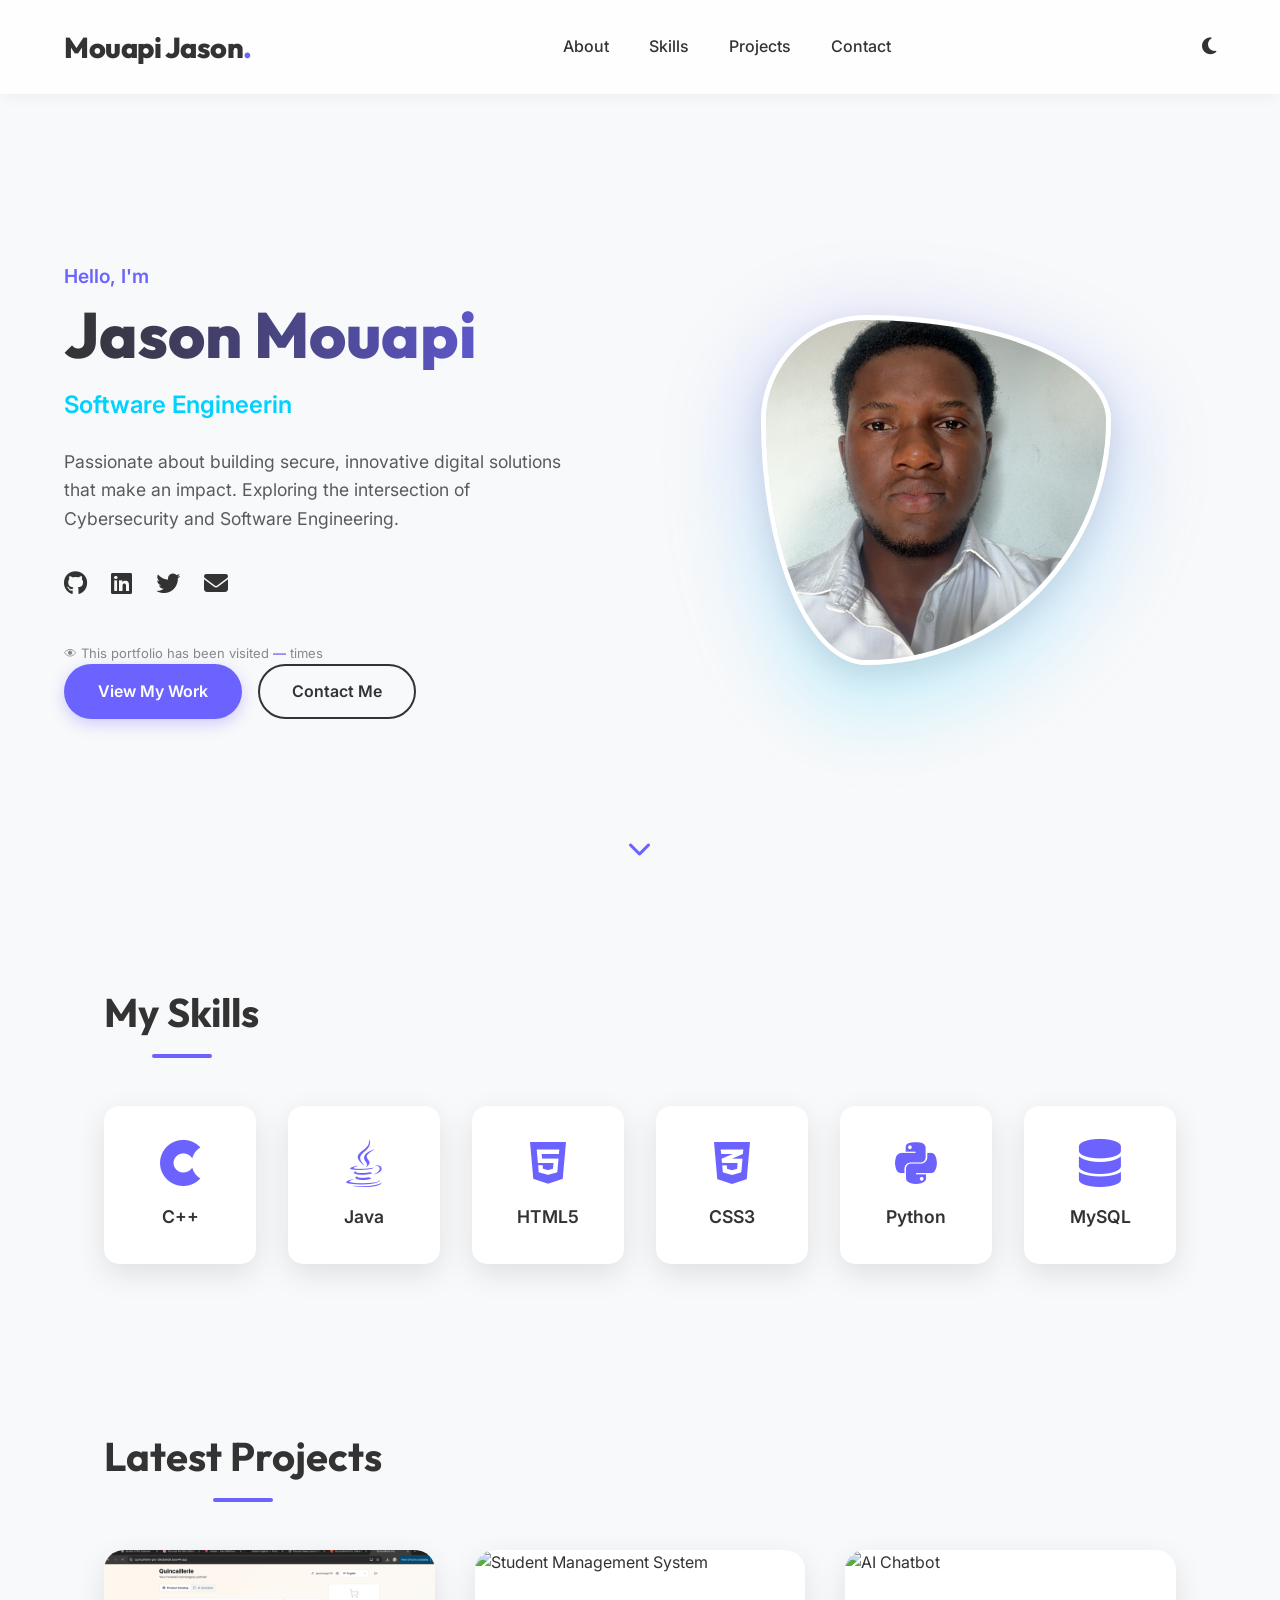
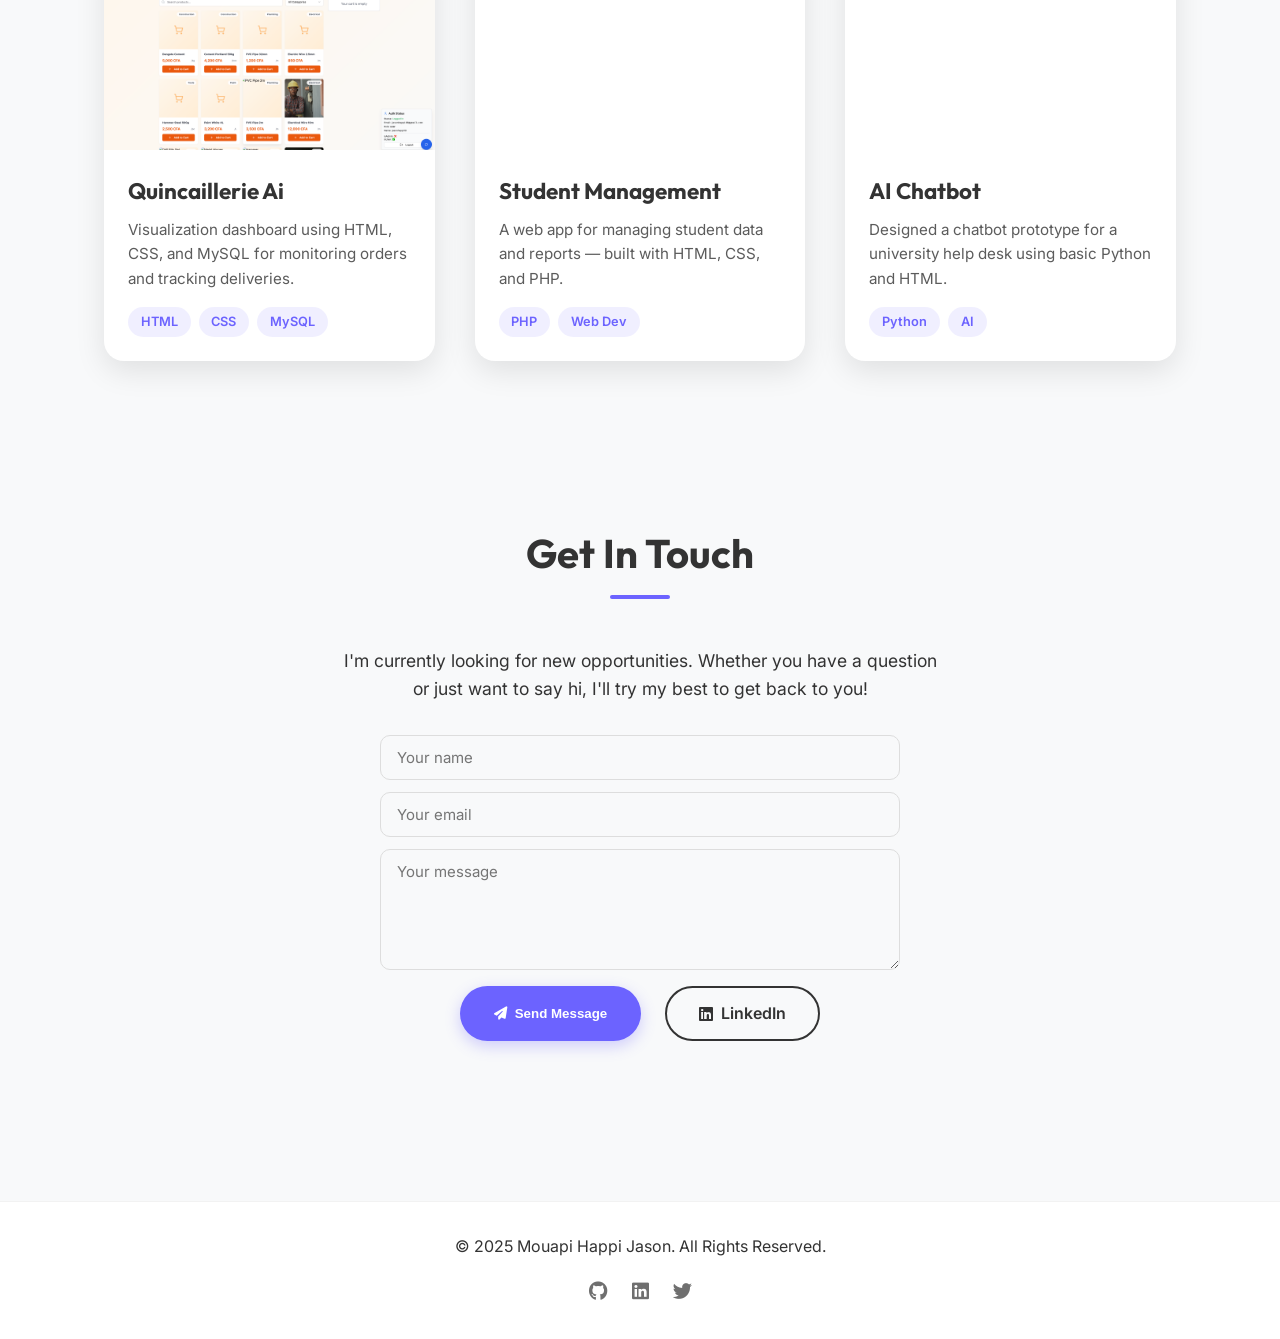
==== index.html @ ad957796 "Initial portfolio upload" ====
<!DOCTYPE html>
<html lang="en">

<head>
  <meta charset="UTF-8">
  <meta name="viewport" content="width=device-width, initial-scale=1.0">
  <title>Mouapi Happi Jason | Portfolio</title>

  <!-- Google Fonts: Outfit for headings, Inter for body -->
  <link rel="preconnect" href="https://fonts.googleapis.com">
  <link rel="preconnect" href="https://fonts.gstatic.com" crossorigin>
  <link
    href="https://fonts.googleapis.com/css2?family=Inter:wght@300;400;600&family=Outfit:wght@400;600;800&display=swap"
    rel="stylesheet">

  <!-- FontAwesome for Icons -->
  <link rel="stylesheet" href="https://cdnjs.cloudflare.com/ajax/libs/font-awesome/6.4.0/css/all.min.css">

  <link rel="stylesheet" href="style.css">
</head>

<body>
  <!-- Navigation -->
  <header class="navbar">
    <div class="logo">Mouapi Jason<span class="dot">.</span></div>

    <nav>
      <ul class="nav-links">
        <li><a href="#about">About</a></li>
        <li><a href="#skills">Skills</a></li>
        <li><a href="#projects">Projects</a></li>
        <li><a href="#contact">Contact</a></li>
      </ul>
    </nav>

    <div class="nav-actions">
      <button class="mode-toggle" aria-label="Toggle Dark Mode"><i class="fas fa-moon"></i></button>
      <div class="hamburger">
        <i class="fas fa-bars"></i>
      </div>
    </div>
  </header>

  <!-- Mobile Menu Overlay -->
  <div class="mobile-menu">
    <span class="close-menu"><i class="fas fa-times"></i></span>
    <ul class="mobile-nav-links">
      <li><a href="#about">About</a></li>
      <li><a href="#skills">Skills</a></li>
      <li><a href="#projects">Projects</a></li>
      <li><a href="#contact">Contact</a></li>
    </ul>
  </div>

  <main>
    <!-- Hero Section -->
    <section class="hero" id="about">
      <div class="hero-content">
        <div class="hero-text">
          <p class="greeting">Hello, I'm</p>
          <h1>Jason Mouapi</h1>
          <h2 class="typewriter-text">Software Engineering Student</h2>
          <p class="description">Passionate about building secure, innovative digital solutions that make an impact.
            Exploring the intersection of Cybersecurity and Software Engineering.</p>

          <div class="social-links">
            <a href="#" target="_blank"><i class="fab fa-github"></i></a>
            <a href="https://www.linkedin.com/in/jason-happi/" target="_blank"><i class="fab fa-linkedin"></i></a>
            <a href="#" target="_blank"><i class="fab fa-twitter"></i></a>
            <a href="mailto:jasonhappi10@gmail.com"><i class="fas fa-envelope"></i></a>
          </div>

          <!-- ✅ VISITOR COUNTER DISPLAY — already existed, no change here -->
          <p style="font-size:13px; color:#888; margin-top:12px; margin-bottom:0;">
            👁 This portfolio has been visited
            <span id="visitorCount" style="font-weight:600; color:#7c6af7;">...</span>
            times
          </p>

          <div class="cta-buttons">
            <a href="#projects" class="btn primary-btn">View My Work</a>
            <a href="#contact" class="btn secondary-btn">Contact Me</a>
          </div>
        </div>

        <div class="hero-img-container">
          <div class="blob"></div>
          <img src="Jn.jpg" alt="Jason Mouapi" class="profile-img">
        </div>
      </div>

      <div class="scroll-down">
        <i class="fas fa-chevron-down"></i>
      </div>
    </section>

    <!-- Skills Section -->
    <section id="skills" class="section">
      <h2 class="section-title">My Skills</h2>
      <div class="skills-container">
        <div class="skill-card">
          <i class="fab fa-cuttlefish"></i>
          <h3>C++</h3>
        </div>
        <div class="skill-card">
          <i class="fab fa-java"></i>
          <h3>Java</h3>
        </div>
        <div class="skill-card">
          <i class="fab fa-html5"></i>
          <h3>HTML5</h3>
        </div>
        <div class="skill-card">
          <i class="fab fa-css3-alt"></i>
          <h3>CSS3</h3>
        </div>
        <div class="skill-card">
          <i class="fab fa-python"></i>
          <h3>Python</h3>
        </div>
        <div class="skill-card">
          <i class="fas fa-database"></i>
          <h3>MySQL</h3>
        </div>
      </div>
    </section>

    <!-- Projects Section -->
    <section id="projects" class="section projects-section">
      <h2 class="section-title">Latest Projects</h2>
      <div class="projects-container">

        <div class="project-card">
          <div class="card-image">
            <img src="Proj1.png" alt="Quincaillerie Ai">
            <div class="overlay">
              <a href="#" class="icon-btn"><i class="fas fa-external-link-alt"></i></a>
              <a href="#" class="icon-btn"><i class="fab fa-github"></i></a>
            </div>
          </div>
          <div class="project-info">
            <h3>Quincaillerie Ai</h3>
            <p>Visualization dashboard using HTML, CSS, and MySQL for monitoring orders and tracking deliveries.</p>
            <div class="tags">
              <span>HTML</span><span>CSS</span><span>MySQL</span>
            </div>
          </div>
        </div>

        <div class="project-card">
          <div class="card-image">
            <img
              src="https://images.unsplash.com/photo-1517694712202-14dd9538aa97?ixlib=rb-4.0.3&auto=format&fit=crop&w=800&q=80"
              alt="Student Management System">
            <div class="overlay">
              <a href="#" class="icon-btn"><i class="fas fa-external-link-alt"></i></a>
              <a href="#" class="icon-btn"><i class="fab fa-github"></i></a>
            </div>
          </div>
          <div class="project-info">
            <h3>Student Management</h3>
            <p>A web app for managing student data and reports — built with HTML, CSS, and PHP.</p>
            <div class="tags">
              <span>PHP</span><span>Web Dev</span>
            </div>
          </div>
        </div>

        <div class="project-card">
          <div class="card-image">
            <img
              src="https://images.unsplash.com/photo-1531746790731-6c087fecd65a?ixlib=rb-4.0.3&auto=format&fit=crop&w=800&q=80"
              alt="AI Chatbot">
            <div class="overlay">
              <a href="#" class="icon-btn"><i class="fas fa-external-link-alt"></i></a>
              <a href="#" class="icon-btn"><i class="fab fa-github"></i></a>
            </div>
          </div>
          <div class="project-info">
            <h3>AI Chatbot</h3>
            <p>Designed a chatbot prototype for a university help desk using basic Python and HTML.</p>
            <div class="tags">
              <span>Python</span><span>AI</span>
            </div>
          </div>
        </div>

      </div>
    </section>

    <!-- Contact Section -->
    <section id="contact" class="section contact-section">
      <h2 class="section-title">Get In Touch</h2>
      <p class="contact-desc">I'm currently looking for new opportunities. Whether you have a question or just want to
        say hi, I'll try my best to get back to you!</p>

      <form id="contactForm" style="max-width:520px; margin:0 auto 2rem;">
        <input type="text" id="contactName" placeholder="Your name" required style="
          display:block; width:100%; padding:12px 16px; margin-bottom:12px;
          border:1px solid #ddd; border-radius:10px; font-size:15px;
          font-family:inherit; background:transparent; color:inherit;">
        <input type="email" id="contactEmail" placeholder="Your email" required style="
          display:block; width:100%; padding:12px 16px; margin-bottom:12px;
          border:1px solid #ddd; border-radius:10px; font-size:15px;
          font-family:inherit; background:transparent; color:inherit;">
        <textarea id="contactMessage" placeholder="Your message" rows="5" required style="
          display:block; width:100%; padding:12px 16px; margin-bottom:16px;
          border:1px solid #ddd; border-radius:10px; font-size:15px;
          font-family:inherit; background:transparent; color:inherit; resize:vertical;"></textarea>
        <div class="contact-buttons">
          <button type="submit" class="btn primary-btn">
            <i class="fas fa-paper-plane"></i> Send Message
          </button>
          <a href="https://www.linkedin.com/in/jason-happi/" target="_blank" class="btn secondary-btn">
            <i class="fab fa-linkedin"></i> LinkedIn
          </a>
        </div>
        <p id="formStatus" style="margin-top:16px; font-size:14px; text-align:center;"></p>
      </form>
    </section>
  </main>

  <!-- Footer -->
  <footer>
    <p>&copy; 2025 Mouapi Happi Jason. All Rights Reserved.</p>
    <div class="footer-socials">
      <a href="#" target="_blank"><i class="fab fa-github"></i></a>
      <a href="https://www.linkedin.com/in/jason-happi/" target="_blank"><i class="fab fa-linkedin"></i></a>
      <a href="#" target="_blank"><i class="fab fa-twitter"></i></a>
    </div>
  </footer>

  <script src="script.js"></script>

  <!-- Contact Form Script -->
  <script>
    document.getElementById('contactForm').addEventListener('submit', async function(e) {
      e.preventDefault();
      const status = document.getElementById('formStatus');
      const btn = this.querySelector('button[type="submit"]');

      status.textContent = 'Sending...';
      status.style.color = '#7c6af7';
      btn.disabled = true;

      const data = {
        name:    document.getElementById('contactName').value,
        email:   document.getElementById('contactEmail').value,
        message: document.getElementById('contactMessage').value
      };

      try {
        const res = await fetch('https://wpzcwsh5wh.execute-api.us-east-1.amazonaws.com/contact', {
          method: 'POST',
          headers: { 'Content-Type': 'application/json' },
          body: JSON.stringify(data)
        });
        const result = await res.json();
        status.textContent = 'Message sent! I will get back to you soon.';
        status.style.color = 'green';
        document.getElementById('contactForm').reset();
      } catch (err) {
        status.textContent = 'Something went wrong. Please try again.';
        status.style.color = 'red';
      } finally {
        btn.disabled = false;
      }
    });
  </script>

  <!-- ✅ VISITOR COUNTER SCRIPT — replaced old simple fetch with localStorage version -->
  <!-- First-time visitors increment the count. Returning visitors just see the number. -->
  <script>
    const alreadyCounted = localStorage.getItem("visited");

    if (!alreadyCounted) {
      // First time visitor — increment the count
      fetch("https://8xmts8pguj.execute-api.us-east-1.amazonaws.com/count")
        .then(res => res.json())
        .then(data => {
          document.getElementById("visitorCount").textContent = data.count;
          localStorage.setItem("visited", "true");
        })
        .catch(() => {
          document.getElementById("visitorCount").textContent = "—";
        });
    } else {
      // Returning visitor — show count without incrementing
      fetch("https://8xmts8pguj.execute-api.us-east-1.amazonaws.com/count")
        .then(res => res.json())
        .then(data => {
          document.getElementById("visitorCount").textContent = data.count;
        })
        .catch(() => {
          document.getElementById("visitorCount").textContent = "—";
        });
    }
  </script>

</body>

</html>
---- style.css ----
/* =========================================
   1. VARIABLES & RESET
   ========================================= */
:root {
  --primary-color: #6C63FF;
  /* Modern Purple */
  --secondary-color: #00D2FF;
  /* Cyan Accent */
  --bg-color: #f8f9fa;
  --text-color: #333;
  --card-bg: #ffffff;
  --nav-bg: rgba(255, 255, 255, 0.8);
  --shadow: 0 10px 30px rgba(0, 0, 0, 0.1);
  --font-heading: 'Outfit', sans-serif;
  --font-body: 'Inter', sans-serif;
  --transition: all 0.3s ease;
}

/* Dark Mode Variables */
body.dark-mode {
  --primary-color: #8A84FF;
  --secondary-color: #00E5FF;
  --bg-color: #0f172a;
  --text-color: #e2e8f0;
  --card-bg: #1e293b;
  --nav-bg: rgba(15, 23, 42, 0.8);
  --shadow: 0 10px 30px rgba(0, 0, 0, 0.3);
}

* {
  margin: 0;
  padding: 0;
  box-sizing: border-box;
}

html {
  scroll-behavior: smooth;
}

body {
  background-color: var(--bg-color);
  color: var(--text-color);
  font-family: var(--font-body);
  line-height: 1.6;
  transition: background-color 0.3s ease, color 0.3s ease;
  overflow-x: hidden;
}

a {
  text-decoration: none;
  color: inherit;
  transition: var(--transition);
}

ul {
  list-style: none;
}

img {
  max-width: 100%;
  display: block;
}

/* =========================================
     2. NAVIGATION
     ========================================= */
.navbar {
  display: flex;
  justify-content: space-between;
  align-items: center;
  padding: 1.5rem 5%;
  background: var(--nav-bg);
  backdrop-filter: blur(10px);
  position: fixed;
  width: 100%;
  top: 0;
  z-index: 1000;
  box-shadow: 0 2px 15px rgba(0, 0, 0, 0.05);
}

.logo {
  font-family: var(--font-heading);
  font-size: 1.8rem;
  font-weight: 800;
  color: var(--text-color);
  letter-spacing: -0.5px;
}

.logo .dot {
  color: var(--primary-color);
}

.nav-links {
  display: flex;
  gap: 2.5rem;
}

.nav-links a {
  font-weight: 500;
  font-size: 1rem;
  position: relative;
}

.nav-links a::after {
  content: '';
  position: absolute;
  width: 0;
  height: 2px;
  bottom: -5px;
  left: 0;
  background-color: var(--primary-color);
  transition: width 0.3s ease;
}

.nav-links a:hover {
  color: var(--primary-color);
}

.nav-links a:hover::after {
  width: 100%;
}

.nav-actions {
  display: flex;
  align-items: center;
  gap: 1.5rem;
}

.mode-toggle {
  background: none;
  border: none;
  cursor: pointer;
  font-size: 1.2rem;
  color: var(--text-color);
  transition: transform 0.3s ease;
}

.mode-toggle:hover {
  transform: rotate(15deg) scale(1.1);
  color: var(--primary-color);
}

.hamburger {
  display: none;
  font-size: 1.5rem;
  cursor: pointer;
}

/* Mobile Menu */
.mobile-menu {
  position: fixed;
  top: 0;
  right: -100%;
  width: 100%;
  height: 100vh;
  background: var(--bg-color);
  z-index: 2000;
  display: flex;
  flex-direction: column;
  justify-content: center;
  align-items: center;
  transition: 0.4s ease-in-out;
}

.mobile-menu.active {
  right: 0;
}

.close-menu {
  position: absolute;
  top: 2rem;
  right: 2rem;
  font-size: 2rem;
  cursor: pointer;
}

.mobile-nav-links li {
  margin: 2rem 0;
  text-align: center;
}

.mobile-nav-links a {
  font-size: 2rem;
  font-weight: 700;
  font-family: var(--font-heading);
}

/* =========================================
     3. HERO SECTION
     ========================================= */
.hero {
  min-height: 100vh;
  display: flex;
  align-items: center;
  justify-content: center;
  padding: 0 5%;
  padding-top: 80px;
  /* Offset for fixed header */
  position: relative;
}

.hero-content {
  display: flex;
  align-items: center;
  justify-content: space-between;
  width: 100%;
  max-width: 1200px;
}

.hero-text {
  flex: 1;
  padding-right: 2rem;
}

.greeting {
  font-size: 1.2rem;
  font-weight: 600;
  color: var(--primary-color);
  margin-bottom: 0.5rem;
}

.hero-text h1 {
  font-family: var(--font-heading);
  font-size: 4rem;
  font-weight: 800;
  line-height: 1.1;
  margin-bottom: 1rem;
  background: linear-gradient(to right, var(--text-color), var(--primary-color));
  -webkit-background-clip: text;
  background-clip: text;
  -webkit-text-fill-color: transparent;
}

.typewriter-text {
  font-size: 1.5rem;
  color: var(--secondary-color);
  margin-bottom: 1.5rem;
  font-weight: 600;
}

.description {
  font-size: 1.1rem;
  color: var(--text-color);
  opacity: 0.8;
  margin-bottom: 2rem;
  max-width: 500px;
}

.social-links {
  display: flex;
  gap: 1.5rem;
  margin-bottom: 2.5rem;
}

.social-links a {
  font-size: 1.5rem;
  color: var(--text-color);
  transition: var(--transition);
}

.social-links a:hover {
  color: var(--primary-color);
  transform: translateY(-3px);
}

.cta-buttons {
  display: flex;
  gap: 1rem;
}

.btn {
  padding: 0.8rem 2rem;
  border-radius: 50px;
  font-weight: 600;
  cursor: pointer;
  transition: var(--transition);
  border: 2px solid transparent;
}

.primary-btn {
  background: var(--primary-color);
  color: white;
  box-shadow: 0 5px 15px rgba(108, 99, 255, 0.3);
}

.primary-btn:hover {
  background: transparent;
  border-color: var(--primary-color);
  color: var(--primary-color);
  transform: translateY(-2px);
}

.secondary-btn {
  background: transparent;
  border: 2px solid var(--text-color);
  color: var(--text-color);
}

.secondary-btn:hover {
  background: var(--text-color);
  color: var(--bg-color);
  transform: translateY(-2px);
}

.hero-img-container {
  flex: 1;
  display: flex;
  justify-content: center;
  position: relative;
}

.profile-img {
  width: 350px;
  height: 350px;
  object-fit: cover;
  border-radius: 30% 70% 70% 30% / 30% 30% 70% 70%;
  z-index: 2;
  border: 5px solid var(--card-bg);
  box-shadow: var(--shadow);
  animation: morph 8s ease-in-out infinite;
}

.blob {
  position: absolute;
  width: 400px;
  height: 400px;
  background: linear-gradient(180deg, var(--primary-color) 0%, var(--secondary-color) 100%);
  border-radius: 30% 70% 70% 30% / 30% 30% 70% 70%;
  z-index: 1;
  opacity: 0.2;
  animation: morph 8s ease-in-out infinite alternate;
  filter: blur(40px);
}

@keyframes morph {
  0% {
    border-radius: 30% 70% 70% 30% / 30% 30% 70% 70%;
  }

  25% {
    border-radius: 58% 42% 75% 25% / 76% 46% 54% 24%;
  }

  50% {
    border-radius: 50% 50% 33% 67% / 55% 27% 73% 45%;
  }

  75% {
    border-radius: 33% 67% 58% 42% / 63% 68% 32% 37%;
  }

  100% {
    border-radius: 30% 70% 70% 30% / 30% 30% 70% 70%;
  }
}

.scroll-down {
  position: absolute;
  bottom: 2rem;
  left: 50%;
  transform: translateX(-50%);
  font-size: 1.5rem;
  color: var(--primary-color);
  animation: bounce 2s infinite;
}

@keyframes bounce {

  0%,
  20%,
  50%,
  80%,
  100% {
    transform: translateY(0) translateX(-50%);
  }

  40% {
    transform: translateY(-10px) translateX(-50%);
  }

  60% {
    transform: translateY(-5px) translateX(-50%);
  }
}

/* =========================================
     4. SECTIONS GENERAL
     ========================================= */
.section {
  padding: 5rem 5%;
  max-width: 1200px;
  margin: 0 auto;
}

.section-title {
  text-align: center;
  font-family: var(--font-heading);
  font-size: 2.5rem;
  font-weight: 700;
  margin-bottom: 3rem;
  position: relative;
  display: inline-block;
}

.section-title::after {
  content: '';
  display: block;
  width: 60px;
  height: 4px;
  background: var(--primary-color);
  margin: 10px auto 0;
  border-radius: 2px;
}

/* =========================================
     5. SKILLS SECTION
     ========================================= */
.skills-container {
  display: grid;
  grid-template-columns: repeat(auto-fit, minmax(150px, 1fr));
  gap: 2rem;
  text-align: center;
}

.skill-card {
  background: var(--card-bg);
  padding: 2rem;
  border-radius: 15px;
  box-shadow: var(--shadow);
  transition: var(--transition);
  border: 1px solid transparent;
}

.skill-card:hover {
  transform: translateY(-10px);
  border-color: var(--primary-color);
}

.skill-card i {
  font-size: 3rem;
  color: var(--primary-color);
  margin-bottom: 1rem;
}

.skill-card h3 {
  font-size: 1.1rem;
  font-weight: 600;
}

/* =========================================
     6. PROJECTS SECTION
     ========================================= */
.projects-container {
  display: grid;
  grid-template-columns: repeat(auto-fit, minmax(300px, 1fr));
  gap: 2.5rem;
}

.project-card {
  background: var(--card-bg);
  border-radius: 20px;
  overflow: hidden;
  box-shadow: var(--shadow);
  transition: var(--transition);
}

.project-card:hover {
  transform: translateY(-10px);
}

.card-image {
  position: relative;
  height: 200px;
  overflow: hidden;
}

.card-image img {
  width: 100%;
  height: 100%;
  object-fit: cover;
  transition: transform 0.5s ease;
}

.project-card:hover .card-image img {
  transform: scale(1.1);
}

.overlay {
  position: absolute;
  top: 0;
  left: 0;
  width: 100%;
  height: 100%;
  background: rgba(0, 0, 0, 0.6);
  display: flex;
  justify-content: center;
  align-items: center;
  gap: 1rem;
  opacity: 0;
  transition: var(--transition);
}

.project-card:hover .overlay {
  opacity: 1;
}

.icon-btn {
  width: 45px;
  height: 45px;
  background: white;
  border-radius: 50%;
  display: flex;
  justify-content: center;
  align-items: center;
  color: var(--text-color);
  font-size: 1.2rem;
  transition: var(--transition);
}

.icon-btn:hover {
  background: var(--primary-color);
  color: white;
}

.project-info {
  padding: 1.5rem;
}

.project-info h3 {
  font-size: 1.4rem;
  margin-bottom: 0.5rem;
  font-family: var(--font-heading);
}

.project-info p {
  font-size: 0.95rem;
  color: var(--text-color);
  opacity: 0.8;
  margin-bottom: 1rem;
}

.tags {
  display: flex;
  flex-wrap: wrap;
  gap: 0.5rem;
}

.tags span {
  background: rgba(108, 99, 255, 0.1);
  color: var(--primary-color);
  padding: 0.3rem 0.8rem;
  border-radius: 20px;
  font-size: 0.8rem;
  font-weight: 600;
}

/* =========================================
     7. CONTACT & FOOTER
     ========================================= */
.contact-section {
  text-align: center;
  padding-bottom: 8rem;
}

.contact-desc {
  max-width: 600px;
  margin: 0 auto 2rem;
  font-size: 1.1rem;
}

footer {
  background: var(--card-bg);
  padding: 2rem 5%;
  text-align: center;
  border-top: 1px solid rgba(0, 0, 0, 0.05);
}

.footer-socials {
  margin-top: 1rem;
  display: flex;
  justify-content: center;
  gap: 1.5rem;
}

.footer-socials a {
  font-size: 1.2rem;
  color: var(--text-color);
  opacity: 0.7;
}

.footer-socials a:hover {
  color: var(--primary-color);
  opacity: 1;
}

/* =========================================
     8. MEDIA QUERIES
     ========================================= */
@media (max-width: 992px) {
  .hero-content {
    flex-direction: column-reverse;
    text-align: center;
  }

  .hero-text {
    padding-right: 0;
    margin-top: 3rem;
  }

  .social-links,
  .cta-buttons {
    justify-content: center;
  }

  .profile-img,
  .blob {
    width: 300px;
    height: 300px;
  }
}

@media (max-width: 768px) {

  .nav-links,
  .nav-actions .mode-toggle {
    display: none;
  }

  .hamburger {
    display: block;
  }

  .nav-actions {
    gap: 1rem;
  }

  /* Show mode toggle in mobile menu if needed, or keep it in header but visible */
  .nav-actions .mode-toggle {
    display: block;
    /* Keep mode toggle visible on mobile header */
  }

  .hero-text h1 {
    font-size: 3rem;
  }
}

/* Contact Info Box */
.contact-info-box {
  display: flex;
  flex-direction: column;
  gap: 1rem;
  margin-bottom: 2rem;
  align-items: center;
}

.contact-item {
  display: flex;
  align-items: center;
  gap: 0.8rem;
  font-size: 1.1rem;
  color: var(--text-color);
}

.contact-item i {
  color: var(--primary-color);
  font-size: 1.3rem;
}

/* Contact Buttons Container */
.contact-buttons {
  display: flex;
  gap: 1.5rem;
  justify-content: center;
  margin-top: 1rem;
}

.contact-buttons .btn {
  display: flex;
  align-items: center;
  gap: 0.5rem;
}
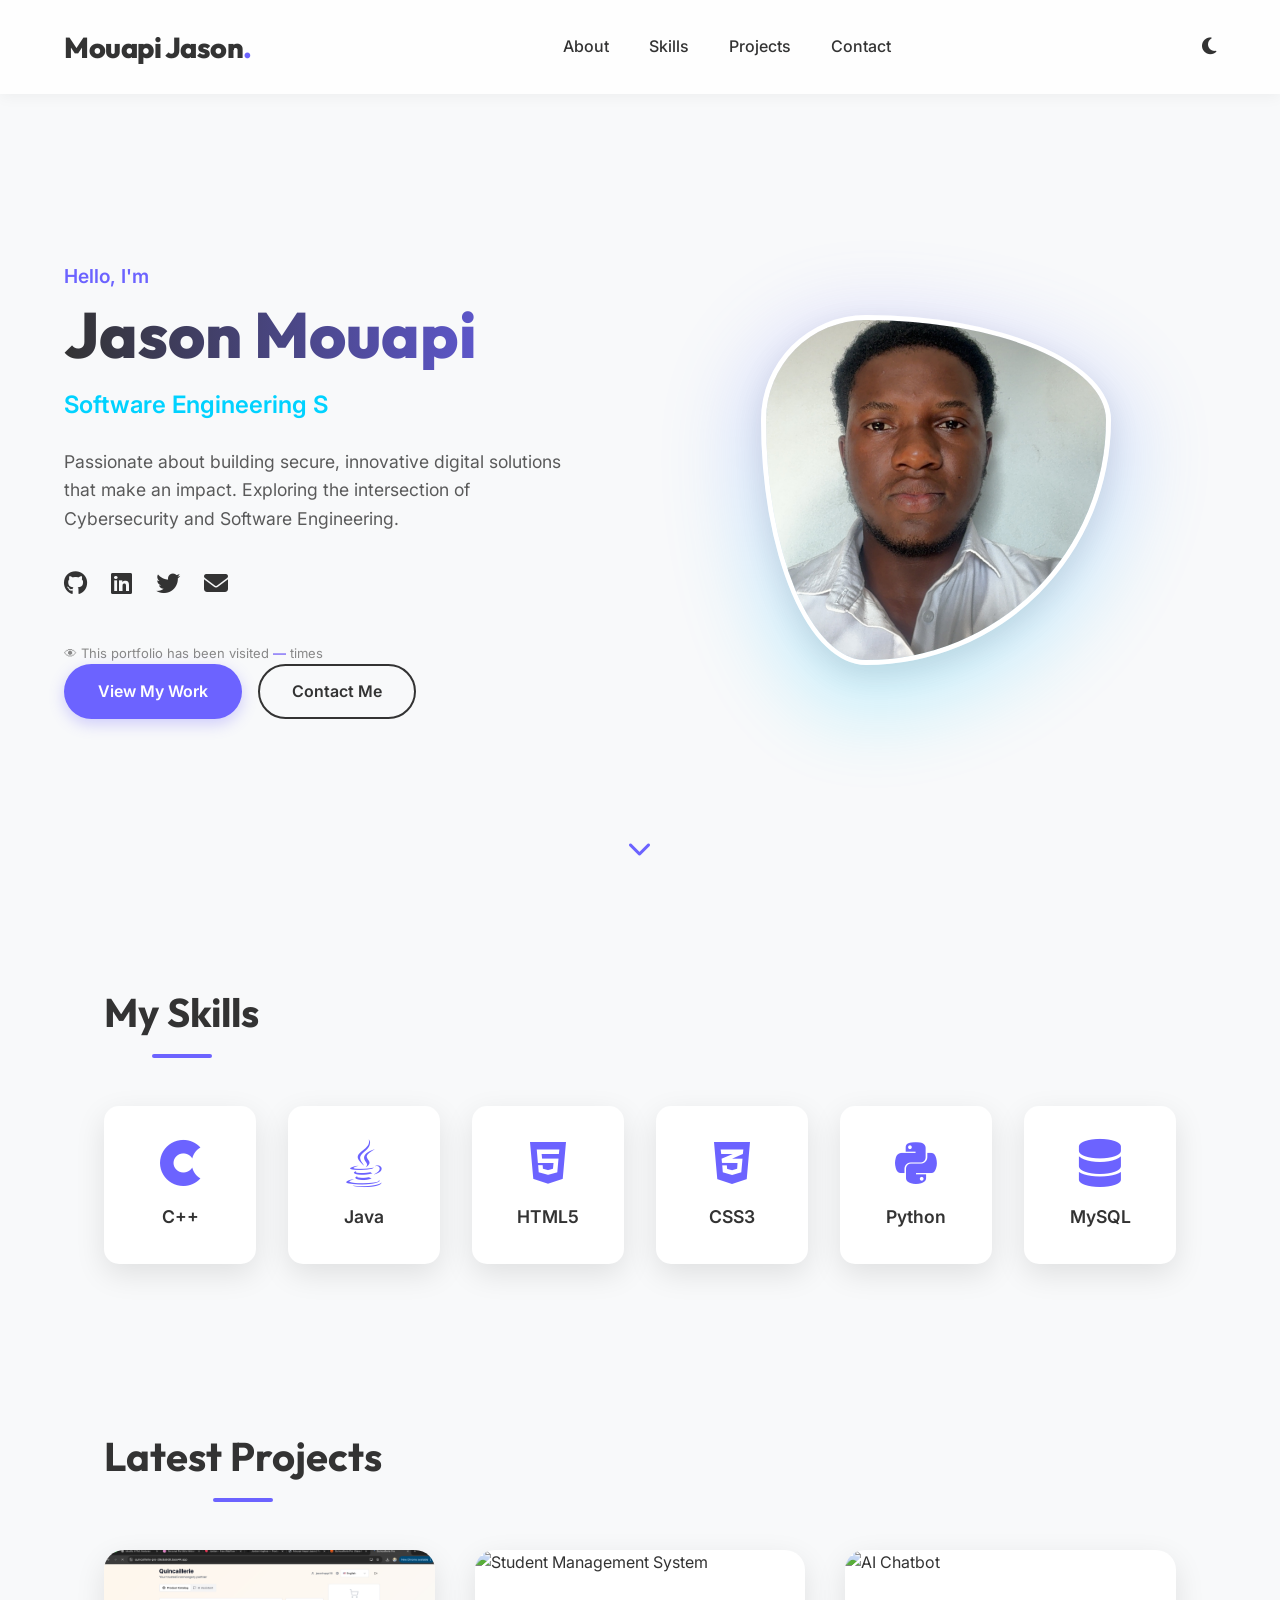
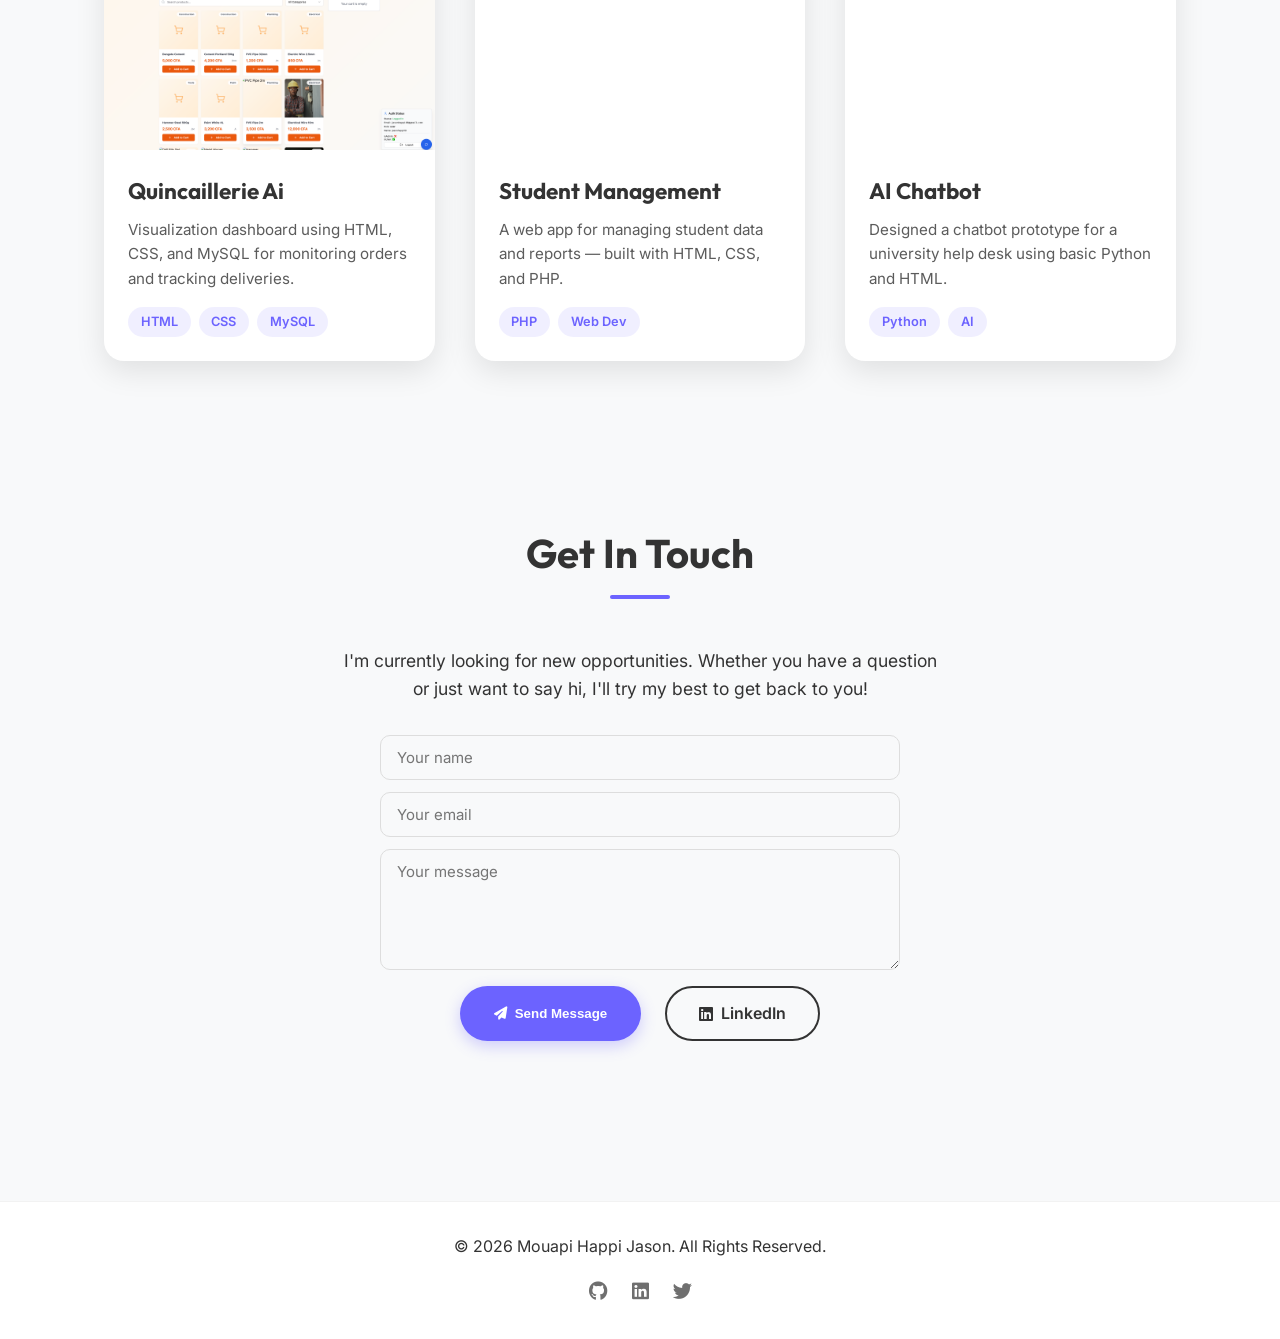
==== commit 2215a725: "Update footer year" ====
--- a/index.html
+++ b/index.html
@@ -222,7 +222,7 @@
 
   <!-- Footer -->
   <footer>
-    <p>&copy; 2025 Mouapi Happi Jason. All Rights Reserved.</p>
+    <p>&copy; 2026 Mouapi Happi Jason. All Rights Reserved.</p>
     <div class="footer-socials">
       <a href="#" target="_blank"><i class="fab fa-github"></i></a>
       <a href="https://www.linkedin.com/in/jason-happi/" target="_blank"><i class="fab fa-linkedin"></i></a>
